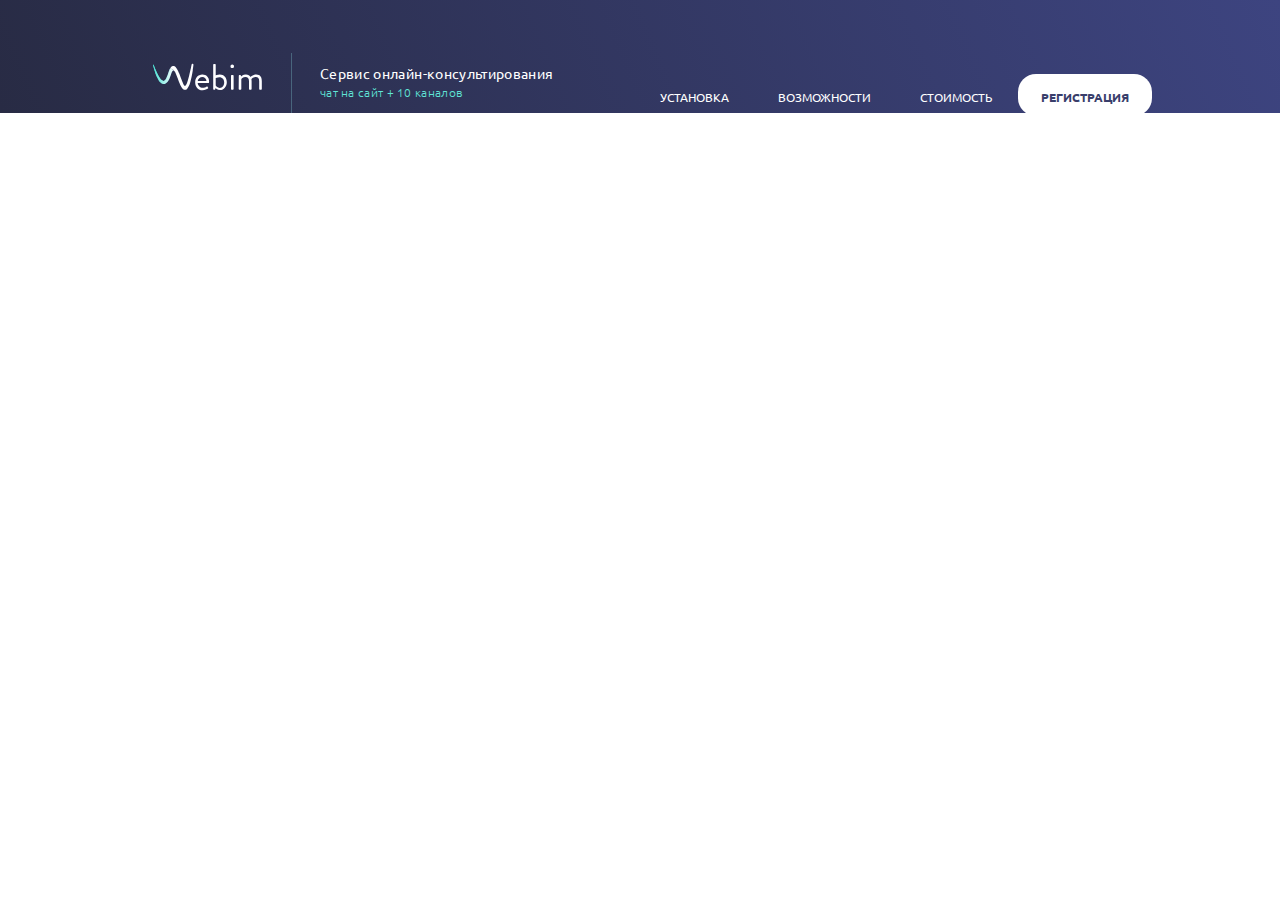
==== index.html @ dc4892b6 "made header layout" ====
<!doctype html>
<html lang="en">
<head>
  <meta charset="UTF-8">
  <meta name="viewport"
        content="width=device-width, user-scalable=no, initial-scale=1.0, maximum-scale=1.0, minimum-scale=1.0">
  <meta http-equiv="X-UA-Compatible" content="ie=edge">
  <title>Webim</title>
  <link rel="stylesheet" href="css/reset.css">
  <link rel="stylesheet" href="css/screen.css">
</head>
<body>
  <header class="header">
    <div class="inner header__inner">
      <div class="header__logo logo">
        <a href="#" class="logo__link">
          <img src="images/logo_header.svg" alt="logo" class="logo__img">
        </a>
      </div>
      <div class="header__description">
        <p class="header__text">
          Сервис онлайн-консультирования
          <br>
          <span class="header__link">
            чат на сайт + 10 каналов
          </span>
        </p>
      </div>
      <nav class="header__nav">
        <a href="#" class="nav__link">Установка</a>
        <a href="#" class="nav__link">Возможности</a>
        <a href="#" class="nav__link">Стоимость</a>
        <a href="#" class="nav__link active">Регистрация</a>
      </nav>
    </div>
  </header>
  <main class="main">
  </main>
  <footer class="footer">
    
  </footer>
</body>
</html>
---- css/screen.css ----
@import url('https://fonts.googleapis.com/css?family=Ubuntu:300,400,700&display=swap&subset=cyrillic');

body {
  min-width: 320px;
  font-family: 'Ubuntu', sans-serif;
  color: #393e6b;
  font-size: 14px;
  font-weight: 400;
}

.inner {
  width: 100%;
  max-width: 1064px;
  padding: 0 20px;
  margin: 0 auto;
}

.header {
  background: linear-gradient(67deg, #282b44 0%, #3d4480 100%);
}

.header__inner {
  display: flex;
  padding: 53px 20px 0;
}

.logo__link {
  display: inline-block;
  padding: 10px 29px 13px 25px;
  width: 163px;
}

.logo__img {
  width: 100%;
}

.header__description {
  border-left: 1px solid #49657d;
  padding: 11px 28px 12px;
}

.header__text {
  color: #fff;
  line-height: 18px;
  letter-spacing: 0.35px;
}

.header__link {
  color: #60e5d7;
  font-size: 12px;
  font-weight: 300;
  letter-spacing: 0.3px;
}

.header__nav {
  margin-left: auto;
  margin-top: 34px;
}

.nav__link {
  color: #fff;
  font-size: 12px;
  text-transform: uppercase;
  padding: 15px 23px 11px;
}

.nav__link.active {
  border-radius: 18px;
  background: #fff;
  color: #393e6b;
  font-weight: 700;
}

.main {
  display: flex;
  flex-direction: column;
  justify-content: space-between;
}

@media (min-width: 1024px) {
  .nav__link:hover {
    darken(0.07)
  }
}
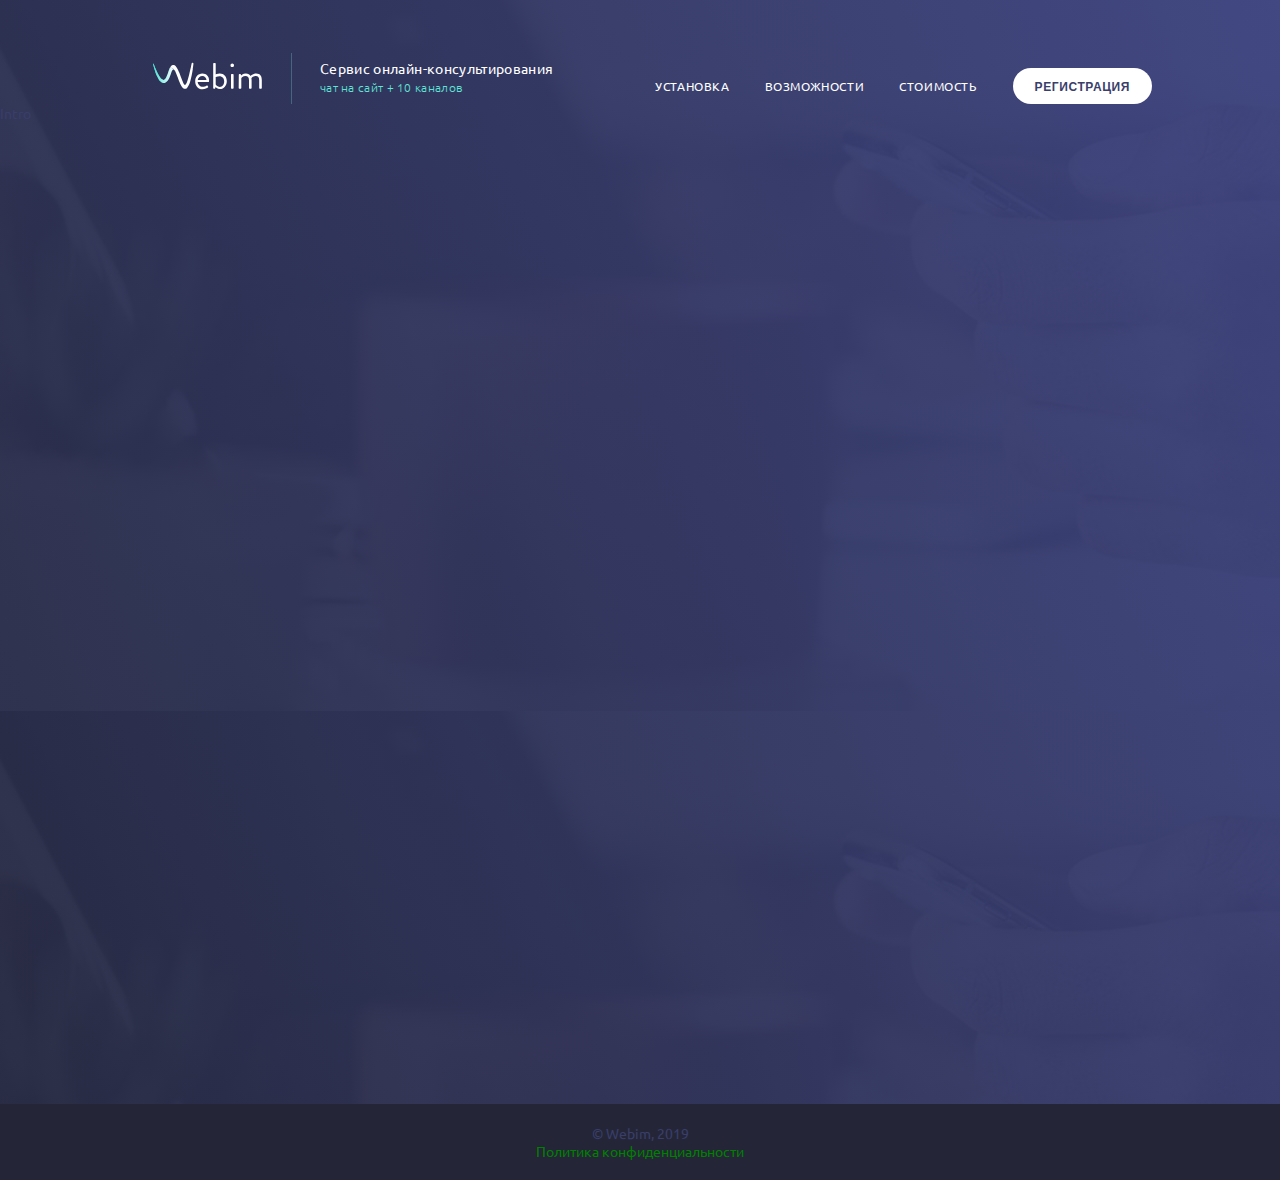
==== commit 26eab70d: "made adaptive header" ====
--- a/index.html
+++ b/index.html
@@ -7,37 +7,52 @@
   <meta http-equiv="X-UA-Compatible" content="ie=edge">
   <title>Webim</title>
   <link rel="stylesheet" href="css/reset.css">
+  <link rel="stylesheet" href="css/fontello.css">
   <link rel="stylesheet" href="css/screen.css">
 </head>
 <body>
-  <header class="header">
-    <div class="inner header__inner">
-      <div class="header__logo logo">
-        <a href="#" class="logo__link">
-          <img src="images/logo_header.svg" alt="logo" class="logo__img">
-        </a>
+  <div class="head-wrapper">
+    <header class="header">
+      <div class="inner header__inner">
+        <div class="header__logo logo">
+          <a href="/" class="logo__link">
+            <img src="images/logo_header.svg" alt="logo" class="logo__img">
+          </a>
+        </div>
+        <div class="header__description">
+          <p class="header__text">
+            Сервис онлайн-консультирования
+            <br>
+            <span class="header__link">
+          чат на сайт + 10 каналов
+        </span>
+          </p>
+        </div>
+        <div class="js-open-menu">
+          <i class="icon-menu"></i>
+        </div>
+        <div class="header__menu js-menu">
+          <nav class="header__nav">
+            <a href="#" class="nav__link">Установка</a>
+            <a href="#" class="nav__link">Возможности</a>
+            <a href="#" class="nav__link">Стоимость</a>
+          </nav>
+          <div class="header__button-wrapper"><button class="header__button">Регистрация</button></div>
+
+        </div>
       </div>
-      <div class="header__description">
-        <p class="header__text">
-          Сервис онлайн-консультирования
-          <br>
-          <span class="header__link">
-            чат на сайт + 10 каналов
-          </span>
-        </p>
-      </div>
-      <nav class="header__nav">
-        <a href="#" class="nav__link">Установка</a>
-        <a href="#" class="nav__link">Возможности</a>
-        <a href="#" class="nav__link">Стоимость</a>
-        <a href="#" class="nav__link active">Регистрация</a>
-      </nav>
-    </div>
-  </header>
+    </header>
+    <div class="intro" style='height: 1000px'>Intro</div>
+  </div>
+
   <main class="main">
   </main>
   <footer class="footer">
-    
+    <div class="inner footer__inner">
+      <p class="footer__copyright">© Webim, 2019 </p>
+      <a href="#" class="footer__link">Политика конфиденциальности</a>
+    </div>
   </footer>
+  <script src="js/script.js"></script>
 </body>
 </html>--- a/css/fontello.css
+++ b/css/fontello.css
@@ -0,0 +1,49 @@
+@font-face {
+  font-family: 'fontello';
+  src: url('../fonts/fontello/font/fontello.eot?6596554');
+  src: url('../fonts/fontello/font/fontello.eot?6596554#iefix') format('embedded-opentype'),
+       url('../fonts/fontello/font/fontello.woff2?6596554') format('woff2'),
+       url('../fonts/fontello/font/fontello.woff?6596554') format('woff'),
+       url('../fonts/fontello/font/fontello.ttf?6596554') format('truetype'),
+       url('../fonts/fontello/font/fontello.svg?6596554#fontello') format('svg');
+  font-weight: normal;
+  font-style: normal;
+}
+ 
+ [class^="icon-"]:before, [class*=" icon-"]:before {
+  font-family: "fontello";
+  font-style: normal;
+  font-weight: normal;
+  speak: none;
+ 
+  display: inline-block;
+  text-decoration: inherit;
+  width: 1em;
+  margin-right: .2em;
+  text-align: center;
+  /* opacity: .8; */
+ 
+  /* For safety - reset parent styles, that can break glyph codes*/
+  font-variant: normal;
+  text-transform: none;
+ 
+  /* fix buttons height, for twitter bootstrap */
+  line-height: 1em;
+ 
+  /* Animation center compensation - margins should be symmetric */
+  /* remove if not needed */
+  margin-left: .2em;
+ 
+  /* you can be more comfortable with increased icons size */
+  /* font-size: 120%; */
+ 
+  /* Font smoothing. That was taken from TWBS */
+  -webkit-font-smoothing: antialiased;
+  -moz-osx-font-smoothing: grayscale;
+ 
+  /* Uncomment for 3D effect */
+  /* text-shadow: 1px 1px 1px rgba(127, 127, 127, 0.3); */
+}
+ 
+.icon-ok:before { content: '\e804'; } /* '' */
+.icon-menu:before { content: '\f0c9'; } /* '' */--- a/css/screen.css
+++ b/css/screen.css
@@ -1,6 +1,7 @@
 @import url('https://fonts.googleapis.com/css?family=Ubuntu:300,400,700&display=swap&subset=cyrillic');
 
 body {
+  position: relative;
   min-width: 320px;
   font-family: 'Ubuntu', sans-serif;
   color: #393e6b;
@@ -15,28 +16,28 @@
   margin: 0 auto;
 }
 
-.header {
-  background: linear-gradient(67deg, #282b44 0%, #3d4480 100%);
+.head-wrapper {
+  background:
+    linear-gradient(67deg, rgba(40, 43, 68, 0.97) 0%, rgba(61, 68, 128, 0.97) 100%),
+    url('../images/bg_photo.jpg');
 }
 
 .header__inner {
   display: flex;
+  flex-wrap: wrap;
   padding: 53px 20px 0;
 }
 
 .logo__link {
   display: inline-block;
-  padding: 10px 29px 13px 25px;
+  padding: 9px 29px 11px 25px;
   width: 163px;
-}
-
-.logo__img {
-  width: 100%;
 }
 
 .header__description {
   border-left: 1px solid #49657d;
-  padding: 11px 28px 12px;
+  padding: 6px 28px 8px;
+  margin-right: auto;
 }
 
 .header__text {
@@ -52,23 +53,55 @@
   letter-spacing: 0.3px;
 }
 
+.header__menu {
+  margin-left: auto;
+  align-self: flex-end;
+  /*min-width: 500px;*/
+  transition: 0.5s ease-out max-height;
+}
+
 .header__nav {
-  margin-left: auto;
-  margin-top: 34px;
+  display: inline-block;
+  padding-right: 17px;
 }
 
 .nav__link {
+  display: inline-block;
   color: #fff;
+  text-transform: uppercase;
+  letter-spacing: 0.6px;
   font-size: 12px;
-  text-transform: uppercase;
-  padding: 15px 23px 11px;
+  padding: 12px 16px 10px;
 }
 
-.nav__link.active {
+.header__button-wrapper {
+  display: inline-block;
+}
+
+.header__button {
+  display: inline-block;
+  border: none;
+  background: #fff;
   border-radius: 18px;
-  background: #fff;
+  font-weight: 700;
+  text-transform: uppercase;
+  letter-spacing: 0.6px;
+  font-size: 12px;
   color: #393e6b;
-  font-weight: 700;
+  padding: 12px 22px 10px;
+}
+
+.js-open-menu {
+  display: none;
+  cursor: pointer;
+  margin-left: auto;
+  padding: 14px;
+}
+
+.icon-menu {
+  color: #fff;
+  font-size: 22px;
+  opacity: 0.9;
 }
 
 .main {
@@ -77,8 +110,84 @@
   justify-content: space-between;
 }
 
-@media (min-width: 1024px) {
-  .nav__link:hover {
-    darken(0.07)
+.footer {
+  background-color: #242637;
+}
+
+.footer__inner {
+  text-align: center;
+  padding: 20px;
+}
+
+@media (max-width: 1032px) {
+  .header__nav {
+    padding-right: 0;
+  }
+
+  .header__description {
+    max-width: 205px;
+  }
+}
+
+@media (max-width: 923px) {
+  .header__description {
+    max-width: 100%;
+  }
+
+  .header__menu {
+    width: 100%;
+    text-align: center;
+    max-height: 0;
+    overflow: hidden;
+    padding-bottom: 0;
+  }
+
+  .nav__link,
+  .header__button-wrapper {
+    display: block;
+  }
+
+  .header__button-wrapper {
+  padding-bottom: 10px;
+  }
+
+  .js-open-menu {
+    display: block;
+  }
+
+  .menu--show {
+    max-height: 500px;
+  }
+}
+
+@media (max-width: 640px) {
+  .header__inner {
+    padding: 0;
+  }
+
+  .logo__link {
+    padding: 22px 25px 19px;
+    width: 120px;
+  }
+
+  .header__description {
+    display: block;
+    width: 100%;
+    order: 1;
+    border-left: none;
+    border-top: 1px solid #49657d;
+    padding-top: 16px;
+  }
+
+  .js-open-menu {
+    padding: 26px 25px 0 0;
+  }
+
+  .icon-menu {
+    font-size: 12px;
+  }
+
+  .js-menu {
+    order: 2;
   }
 }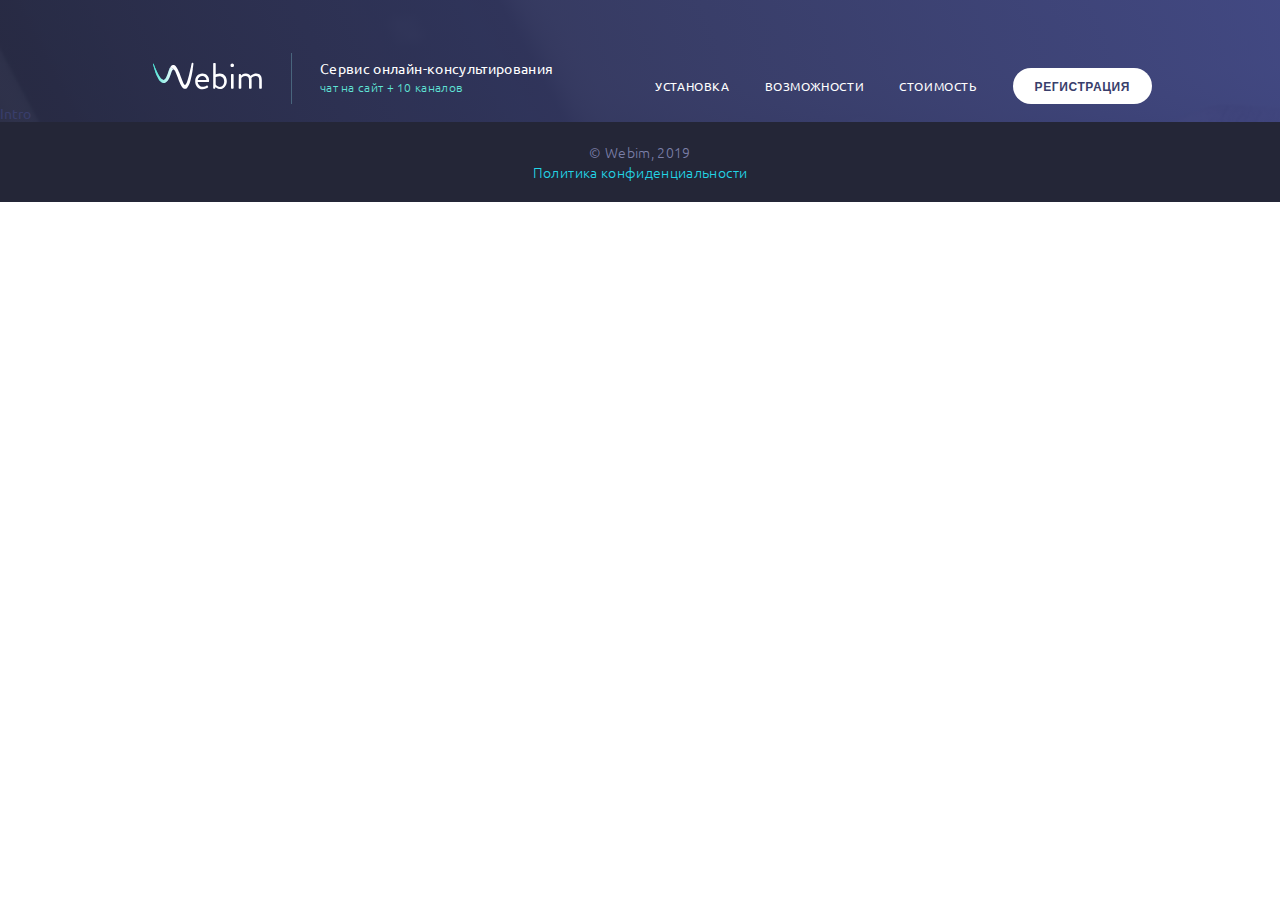
==== commit 8ba6ad91: "made adaptive footer" ====
--- a/index.html
+++ b/index.html
@@ -42,14 +42,14 @@
         </div>
       </div>
     </header>
-    <div class="intro" style='height: 1000px'>Intro</div>
+    <div class="intro">Intro</div>
   </div>
 
   <main class="main">
   </main>
   <footer class="footer">
     <div class="inner footer__inner">
-      <p class="footer__copyright">© Webim, 2019 </p>
+      <p class="footer__copyright">© Webim, <span class="js-copyright-year">2010</span></p>
       <a href="#" class="footer__link">Политика конфиденциальности</a>
     </div>
   </footer>
--- a/css/screen.css
+++ b/css/screen.css
@@ -117,6 +117,13 @@
 .footer__inner {
   text-align: center;
   padding: 20px;
+  font-weight: 300;
+  color: #7b7fa8;
+  letter-spacing: 0.35px;
+}
+
+.footer__link {
+  color: #22d6e7;
 }
 
 @media (max-width: 1032px) {
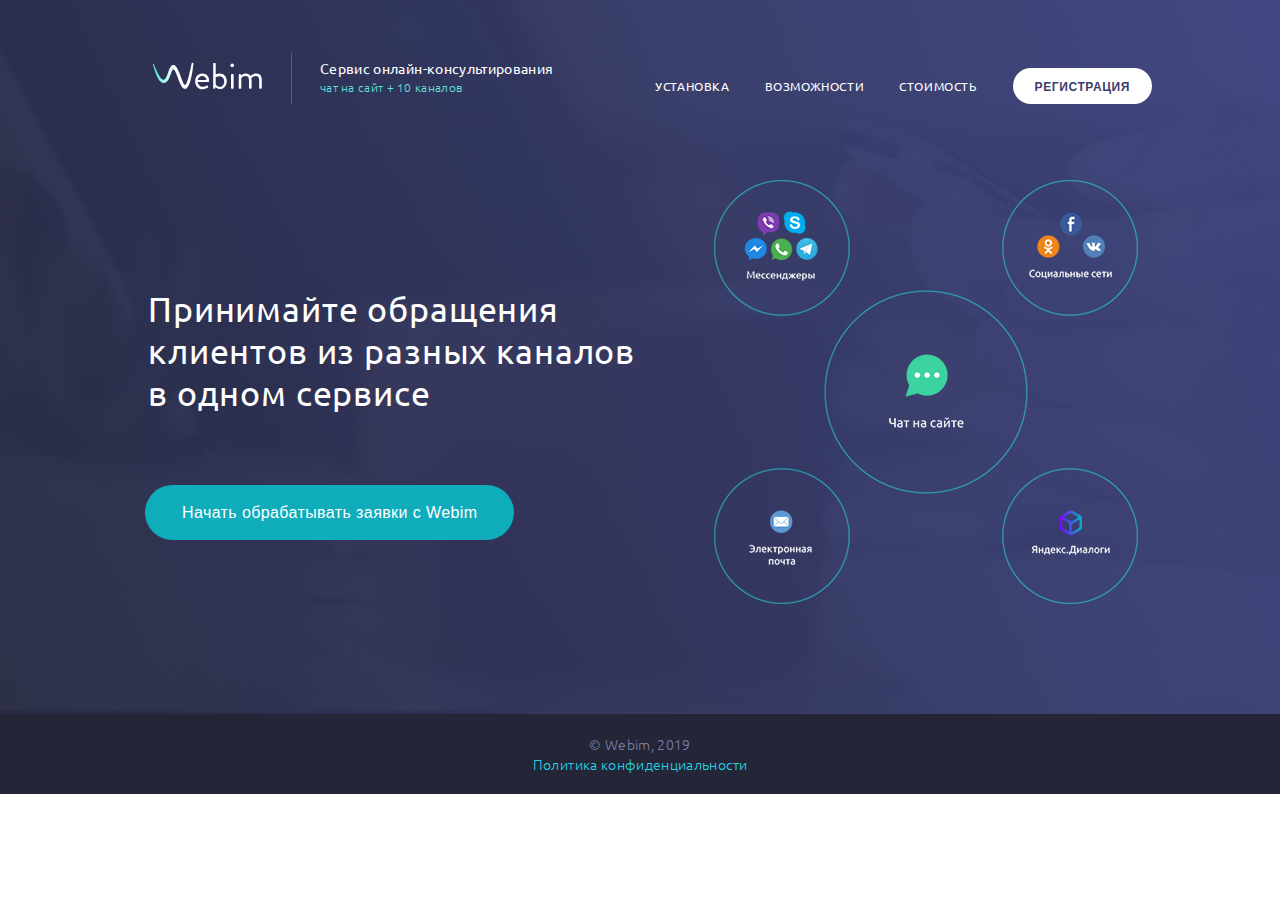
==== commit 0dbd2984: "made intro block" ====
--- a/index.html
+++ b/index.html
@@ -38,13 +38,25 @@
             <a href="#" class="nav__link">Стоимость</a>
           </nav>
           <div class="header__button-wrapper"><button class="header__button">Регистрация</button></div>
-
         </div>
       </div>
     </header>
-    <div class="intro">Intro</div>
+    <div class="intro">
+      <div class="inner intro__inner">
+        <div class="intro__main">
+          <div class="intro__text">
+            Принимайте обращения
+            клиентов из разных каналов
+            в одном сервисе
+          </div>
+          <button class="intro__button">Начать обрабатывать заявки с Webim</button>
+        </div>
+        <div class="intro__picture">
+          <img src="images/img_01_x1.png" srcset="images/img_01_x2.png 2x" alt="social networks diagramm" class="intro__img">
+        </div>
+      </div>
+    </div>
   </div>
-
   <main class="main">
   </main>
   <footer class="footer">
--- a/css/screen.css
+++ b/css/screen.css
@@ -56,7 +56,6 @@
 .header__menu {
   margin-left: auto;
   align-self: flex-end;
-  /*min-width: 500px;*/
   transition: 0.5s ease-out max-height;
 }
 
@@ -104,6 +103,46 @@
   opacity: 0.9;
 }
 
+.intro__inner {
+  display: flex;
+  justify-content: space-between;
+}
+
+.intro__main {
+  flex: 0 1 50%;
+  padding: 184px 0 174px 17px;
+}
+
+.intro__text {
+  color: #fff;
+  font-size: 34px;
+  line-height: 42px;
+  letter-spacing: 0.85px;
+  padding: 0 0 71px 3px;
+}
+
+.intro__button {
+  display: block;
+  color: #fff;
+  font-size: 16px;
+  letter-spacing: 0.4px;
+  border-radius: 28px;
+  background: #0facbb;
+  border: none;
+  padding: 19px 37px 18px;
+}
+
+.intro__picture {
+  flex: 0 1 50%;
+  padding: 76px 0 0 74px;
+}
+
+.in_pic {
+  width: 100%;
+  background: url("../images/img_01_x2.png") no-repeat;
+  background-size: contain;
+}
+
 .main {
   display: flex;
   flex-direction: column;
@@ -134,6 +173,7 @@
   .header__description {
     max-width: 205px;
   }
+
 }
 
 @media (max-width: 923px) {
@@ -164,6 +204,20 @@
 
   .menu--show {
     max-height: 500px;
+  }
+
+  .intro__main {
+    flex: 0 1 66%;
+    padding: 48px 0 31px;
+  }
+
+  .intro__picture {
+    flex: 0 1 33%;
+    padding: 57px 0 0 24px;
+  }
+
+  .intro__text {
+    padding-bottom: 38px;
   }
 }
 
@@ -197,4 +251,30 @@
   .js-menu {
     order: 2;
   }
+
+  .intro__inner {
+    flex-direction: column;
+  }
+
+  .intro__main {
+    order: 2;
+  }
+
+  .intro__text {
+    font-size: 22px;
+    line-height: 36px;
+    letter-spacing: 0.55px;
+    text-align: center;
+  }
+
+  .intro__button {
+    border-radius: 31px;
+    margin: 0 auto;
+  }
+
+  .intro__picture {
+    padding: 57px 0 0;
+    text-align: center;
+    order: 1;
+  }
 }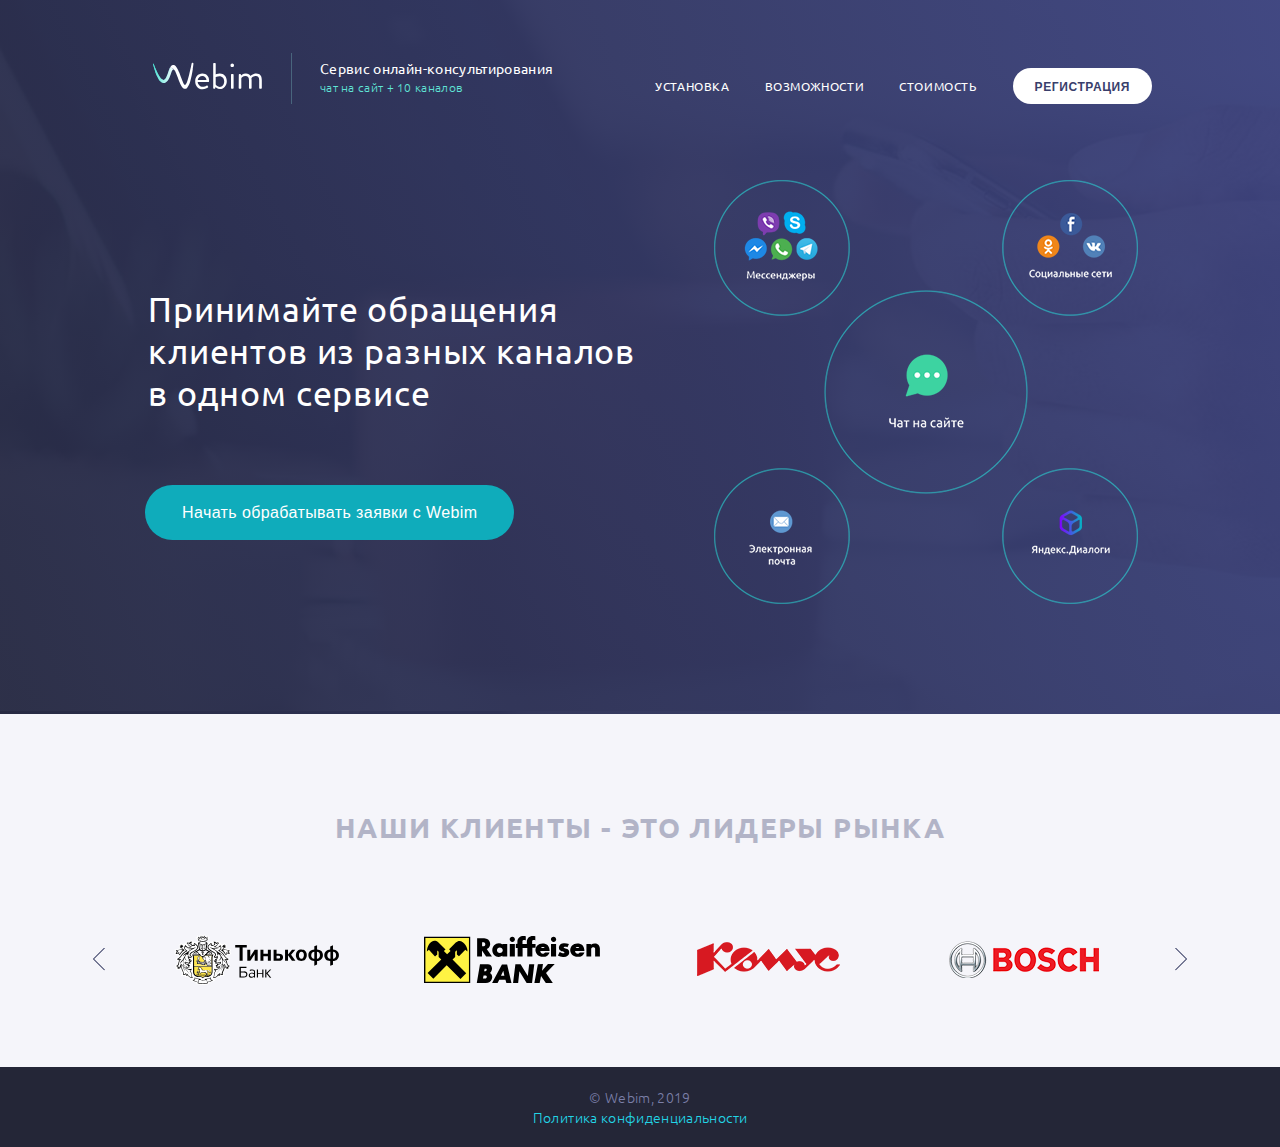
==== commit 17a3c9ba: "made slider" ====
--- a/index.html
+++ b/index.html
@@ -8,6 +8,8 @@
   <title>Webim</title>
   <link rel="stylesheet" href="css/reset.css">
   <link rel="stylesheet" href="css/fontello.css">
+  <link rel="stylesheet" href="css/slick-theme.css">
+  <link rel="stylesheet" href="css/slick.css">
   <link rel="stylesheet" href="css/screen.css">
 </head>
 <body>
@@ -58,6 +60,28 @@
     </div>
   </div>
   <main class="main">
+    <div class="clients">
+      <div class="inner clients__inner">
+        <div class="clients__title">Наши клиенты - это лидеры рынка</div>
+        <div class="slider clients__slider js-clients-slider">
+          <div class="slider__item">
+            <img src="images/logo_01.svg" alt="Tinkoff" class="slider__img">
+          </div>
+          <div class="slider__item">
+            <img src="images/logo_02.svg" alt="Tinkoff" class="slider__img">
+          </div>
+          <div class="slider__item">
+            <img src="images/logo_03.svg" alt="Tinkoff" class="slider__img">
+          </div>
+          <div class="slider__item">
+            <img src="images/logo_04.svg" alt="Tinkoff" class="slider__img">
+          </div>
+          <div class="slider__item">
+            <img src="images/logo_02.svg" alt="Tinkoff" class="slider__img">
+          </div>
+        </div>
+      </div>
+    </div>
   </main>
   <footer class="footer">
     <div class="inner footer__inner">
@@ -65,6 +89,8 @@
       <a href="#" class="footer__link">Политика конфиденциальности</a>
     </div>
   </footer>
+  <script src="https://code.jquery.com/jquery-2.2.4.min.js"></script>
+  <script src="js/slick.min.js"></script>
   <script src="js/script.js"></script>
 </body>
 </html>--- a/css/screen.css
+++ b/css/screen.css
@@ -48,6 +48,7 @@
 
 .header__link {
   color: #60e5d7;
+  font-size: 12px;
   font-size: 12px;
   font-weight: 300;
   letter-spacing: 0.3px;
@@ -149,6 +150,91 @@
   justify-content: space-between;
 }
 
+.clients {
+  background-color: #f5f5fa;
+  padding: 95px 0 82px;
+}
+
+.clients__title {
+  opacity: 0.35;
+  color: #393e6b;;
+  font-size: 28px;
+  font-weight: 700;
+  text-transform: uppercase;
+  letter-spacing: 1.4px;
+  text-align: center;
+  margin-bottom: 89px;
+}
+
+.slider.slick-slider {
+  margin-bottom: 0;
+}
+
+.slick-arrow {
+  width: 12px;
+  height: 23px;
+}
+
+.slick-arrow:before {
+  content: none;
+}
+
+.slick-prev {
+  background: url('../images/arrow_prev.svg') no-repeat;
+  left: -35px;
+}
+
+.slick-next {
+  background: url('../images/arrow_next.svg') no-repeat;
+  right: -35px;
+}
+
+.slick-prev:hover,
+.slick-prev:focus {
+  background: url("../images/arrow_prev.svg");
+}
+
+.slick-next:hover,
+.slick-next:focus {
+  background: url("../images/arrow_next.svg");
+}
+
+.slick-dots {
+  bottom: -40px;
+}
+
+.slick-dots li button:before,
+.slick-dots li.slick-active button:before,
+.slick-arrow:before {
+  color: transparent;
+}
+
+.slick-dots li {
+  width: 5px;
+  height: 5px;
+  background: #9ea0b8;
+  opacity: 0.4;
+  border-radius: 50%;
+  margin: 8px;
+}
+
+.slick-dots li.slick-active {
+  opacity: 1;
+}
+
+.slider__item {
+  margin: 0 40px;
+}
+
+.slider__img {
+  margin: auto;
+}
+
+.slider .slick-track {
+  display: flex;
+  align-items: center;
+}
+
 .footer {
   background-color: #242637;
 }
@@ -165,6 +251,13 @@
   color: #22d6e7;
 }
 
+@media (max-width: 1134px) {
+  .slider {
+    margin: 0 auto 30px;
+    max-width: calc(100% - 70px);
+  }
+}
+
 @media (max-width: 1032px) {
   .header__nav {
     padding-right: 0;
@@ -173,7 +266,6 @@
   .header__description {
     max-width: 205px;
   }
-
 }
 
 @media (max-width: 923px) {
@@ -218,6 +310,14 @@
 
   .intro__text {
     padding-bottom: 38px;
+  }
+}
+
+@media (max-width: 767px) {
+  .clients__title {
+    margin-bottom: 44px;
+    font-size: 18px;
+    letter-spacing: 0.9px;
   }
 }
 
@@ -277,4 +377,12 @@
     text-align: center;
     order: 1;
   }
+
+  .clients {
+    padding: 34px 0 68px;
+  }
+
+  .slider__item {
+    margin: 0 10px;
+  }
 }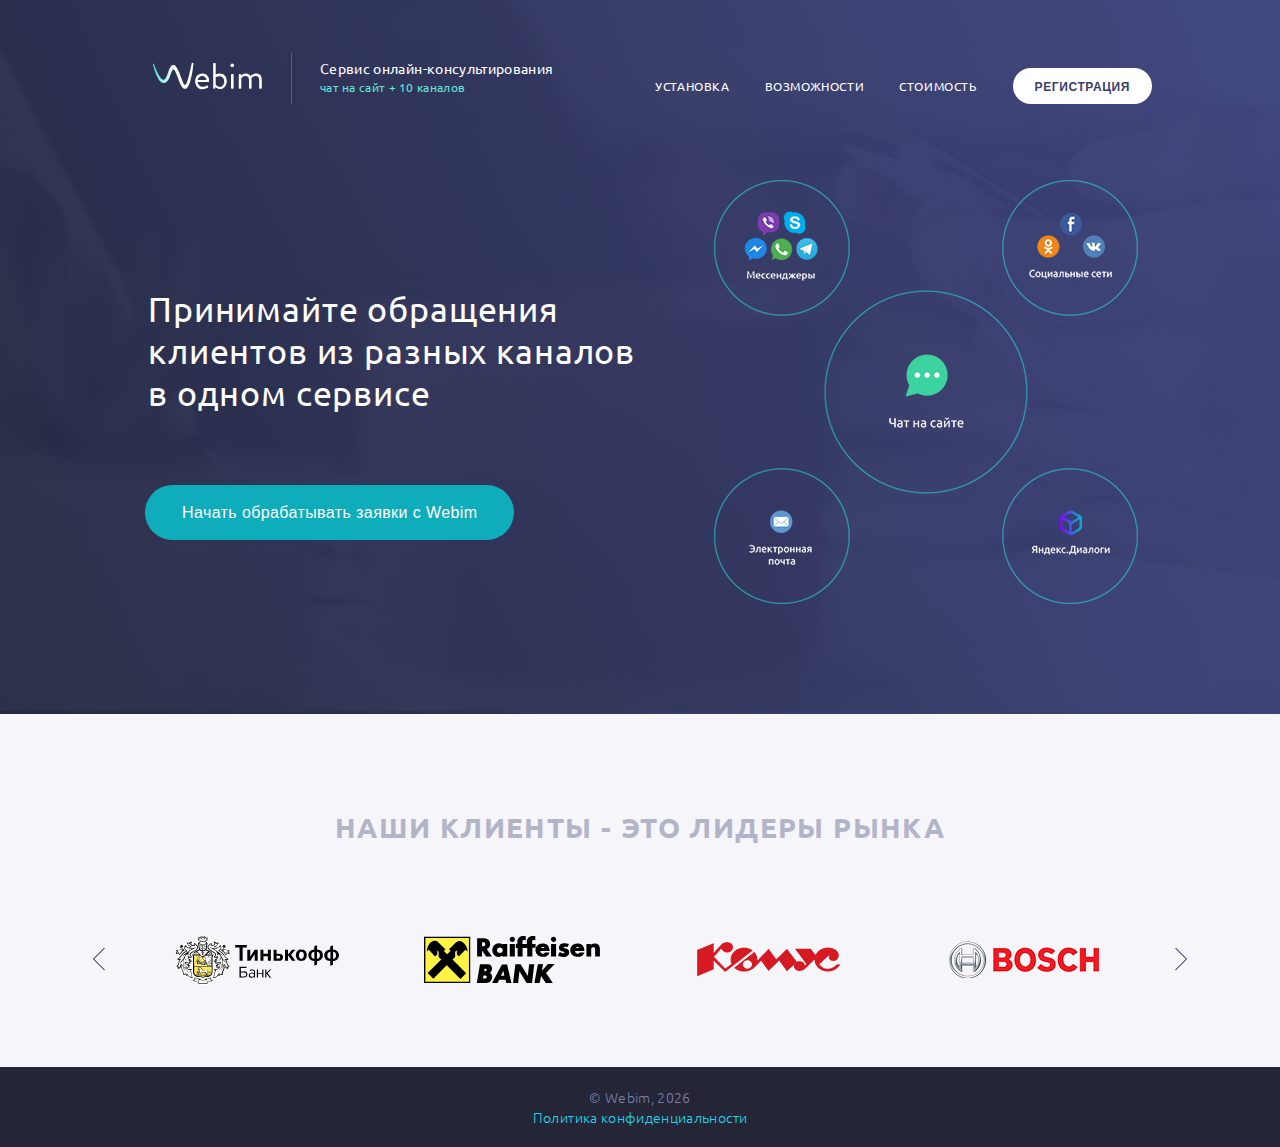
==== commit 405da473: "corrected html and css" ====
--- a/index.html
+++ b/index.html
@@ -15,78 +15,82 @@
 <body>
   <div class="head-wrapper">
     <header class="header">
-      <div class="inner header__inner">
+      <div class="header__inner inner">
         <div class="header__logo logo">
           <a href="/" class="logo__link">
             <img src="images/logo_header.svg" alt="logo" class="logo__img">
           </a>
         </div>
         <div class="header__description">
-          <p class="header__text">
-            Сервис онлайн-консультирования
-            <br>
-            <span class="header__link">
-          чат на сайт + 10 каналов
-        </span>
-          </p>
+          Сервис онлайн-консультирования
+          <br>
+          <span class="header__note">
+            чат на сайт + 10 каналов
+          </span>
         </div>
-        <div class="js-open-menu">
+        <button type="button" class="header__button-open-menu js-open-menu">
           <i class="icon-menu"></i>
-        </div>
+        </button>
         <div class="header__menu js-menu">
-          <nav class="header__nav">
+          <nav class="header__nav nav">
             <a href="#" class="nav__link">Установка</a>
             <a href="#" class="nav__link">Возможности</a>
             <a href="#" class="nav__link">Стоимость</a>
           </nav>
-          <div class="header__button-wrapper"><button class="header__button">Регистрация</button></div>
+          <button type="button" class="header__button">Регистрация</button>
         </div>
       </div>
     </header>
     <div class="intro">
-      <div class="inner intro__inner">
+      <div class="intro__inner inner">
         <div class="intro__main">
           <div class="intro__text">
-            Принимайте обращения
-            клиентов из разных каналов
-            в одном сервисе
+            Принимайте обращения клиентов из разных каналов в одном сервисе
           </div>
-          <button class="intro__button">Начать обрабатывать заявки с Webim</button>
+          <button class="intro__button">
+            Начать обрабатывать заявки с Webim
+          </button>
         </div>
         <div class="intro__picture">
-          <img src="images/img_01_x1.png" srcset="images/img_01_x2.png 2x" alt="social networks diagramm" class="intro__img">
+          <img src="images/img_01_x1.png" srcset="images/img_01_x2.png 2x" alt="social networks diagram" class="intro__img">
         </div>
       </div>
     </div>
   </div>
   <main class="main">
-    <div class="clients">
-      <div class="inner clients__inner">
-        <div class="clients__title">Наши клиенты - это лидеры рынка</div>
+    <div class="clients main__clients">
+      <div class="clients__inner inner">
+        <div class="clients__title">
+          Наши клиенты - это лидеры рынка
+        </div>
         <div class="slider clients__slider js-clients-slider">
           <div class="slider__item">
-            <img src="images/logo_01.svg" alt="Tinkoff" class="slider__img">
+            <img src="images/logo_01.svg" alt="Тинькофф" class="slider__img">
           </div>
           <div class="slider__item">
-            <img src="images/logo_02.svg" alt="Tinkoff" class="slider__img">
+            <img src="images/logo_02.svg" alt="Raiffeisen" class="slider__img">
           </div>
           <div class="slider__item">
-            <img src="images/logo_03.svg" alt="Tinkoff" class="slider__img">
+            <img src="images/logo_03.svg" alt="Комус" class="slider__img">
           </div>
           <div class="slider__item">
-            <img src="images/logo_04.svg" alt="Tinkoff" class="slider__img">
+            <img src="images/logo_04.svg" alt="Bosch" class="slider__img">
           </div>
           <div class="slider__item">
-            <img src="images/logo_02.svg" alt="Tinkoff" class="slider__img">
+            <img src="images/logo_02.svg" alt="Raiffeisen" class="slider__img">
           </div>
         </div>
       </div>
     </div>
   </main>
   <footer class="footer">
-    <div class="inner footer__inner">
-      <p class="footer__copyright">© Webim, <span class="js-copyright-year">2010</span></p>
-      <a href="#" class="footer__link">Политика конфиденциальности</a>
+    <div class="footer__inner inner">
+      <div class="footer__copyright">&copy; Webim,
+        <span class="footer__year js-copyright-year">2019</span>
+      </div>
+      <a href="#" class="footer__link">
+        Политика конфиденциальности
+      </a>
     </div>
   </footer>
   <script src="https://code.jquery.com/jquery-2.2.4.min.js"></script>
--- a/css/screen.css
+++ b/css/screen.css
@@ -38,19 +38,14 @@
   border-left: 1px solid #49657d;
   padding: 6px 28px 8px;
   margin-right: auto;
-}
-
-.header__text {
   color: #fff;
   line-height: 18px;
   letter-spacing: 0.35px;
 }
 
-.header__link {
+.header__note {
   color: #60e5d7;
   font-size: 12px;
-  font-size: 12px;
-  font-weight: 300;
   letter-spacing: 0.3px;
 }
 
@@ -60,7 +55,7 @@
   transition: 0.5s ease-out max-height;
 }
 
-.header__nav {
+.nav {
   display: inline-block;
   padding-right: 17px;
 }
@@ -72,10 +67,6 @@
   letter-spacing: 0.6px;
   font-size: 12px;
   padding: 12px 16px 10px;
-}
-
-.header__button-wrapper {
-  display: inline-block;
 }
 
 .header__button {
@@ -91,17 +82,16 @@
   padding: 12px 22px 10px;
 }
 
-.js-open-menu {
+.header__button-open-menu {
   display: none;
   cursor: pointer;
   margin-left: auto;
   padding: 14px;
-}
-
-.icon-menu {
-  color: #fff;
+  background: none;
+  border: none;
+  line-height: 0;
+  color: rgba(255, 255, 255, .9);
   font-size: 22px;
-  opacity: 0.9;
 }
 
 .intro__inner {
@@ -175,7 +165,7 @@
   height: 23px;
 }
 
-.slick-arrow:before {
+.slick-arrow::before {
   content: none;
 }
 
@@ -251,6 +241,12 @@
   color: #22d6e7;
 }
 
+@media (min-width: 1024px) {
+  .nav__link:hover {
+    color: #b3b5c8;
+  }
+}
+
 @media (max-width: 1134px) {
   .slider {
     margin: 0 auto 30px;
@@ -281,16 +277,16 @@
     padding-bottom: 0;
   }
 
-  .nav__link,
-  .header__button-wrapper {
+  .header__button {
     display: block;
-  }
-
-  .header__button-wrapper {
-  padding-bottom: 10px;
-  }
-
-  .js-open-menu {
+    margin: 0 auto;
+  }
+
+  .header__button-open-menu {
+    display: block;
+  }
+
+  .nav__link {
     display: block;
   }
 
@@ -298,18 +294,30 @@
     max-height: 500px;
   }
 
+  .intro__inner {
+    flex-direction: column;
+  }
+
   .intro__main {
-    flex: 0 1 66%;
+    order: 1;
     padding: 48px 0 31px;
   }
 
   .intro__picture {
-    flex: 0 1 33%;
-    padding: 57px 0 0 24px;
+    padding: 57px 0 0;
   }
 
   .intro__text {
     padding-bottom: 38px;
+    text-align: center;
+  }
+
+  .intro__button {
+    margin: 0 auto;
+  }
+
+  .intro__picture {
+    text-align: center;
   }
 }
 
@@ -340,23 +348,12 @@
     padding-top: 16px;
   }
 
-  .js-open-menu {
-    padding: 26px 25px 0 0;
-  }
-
-  .icon-menu {
+  .header__button-open-menu {
+    padding: 26px 25px 21px;
     font-size: 12px;
   }
 
-  .js-menu {
-    order: 2;
-  }
-
-  .intro__inner {
-    flex-direction: column;
-  }
-
-  .intro__main {
+  .header__menu {
     order: 2;
   }
 
@@ -364,18 +361,15 @@
     font-size: 22px;
     line-height: 36px;
     letter-spacing: 0.55px;
-    text-align: center;
   }
 
   .intro__button {
     border-radius: 31px;
-    margin: 0 auto;
   }
 
   .intro__picture {
     padding: 57px 0 0;
-    text-align: center;
-    order: 1;
+
   }
 
   .clients {
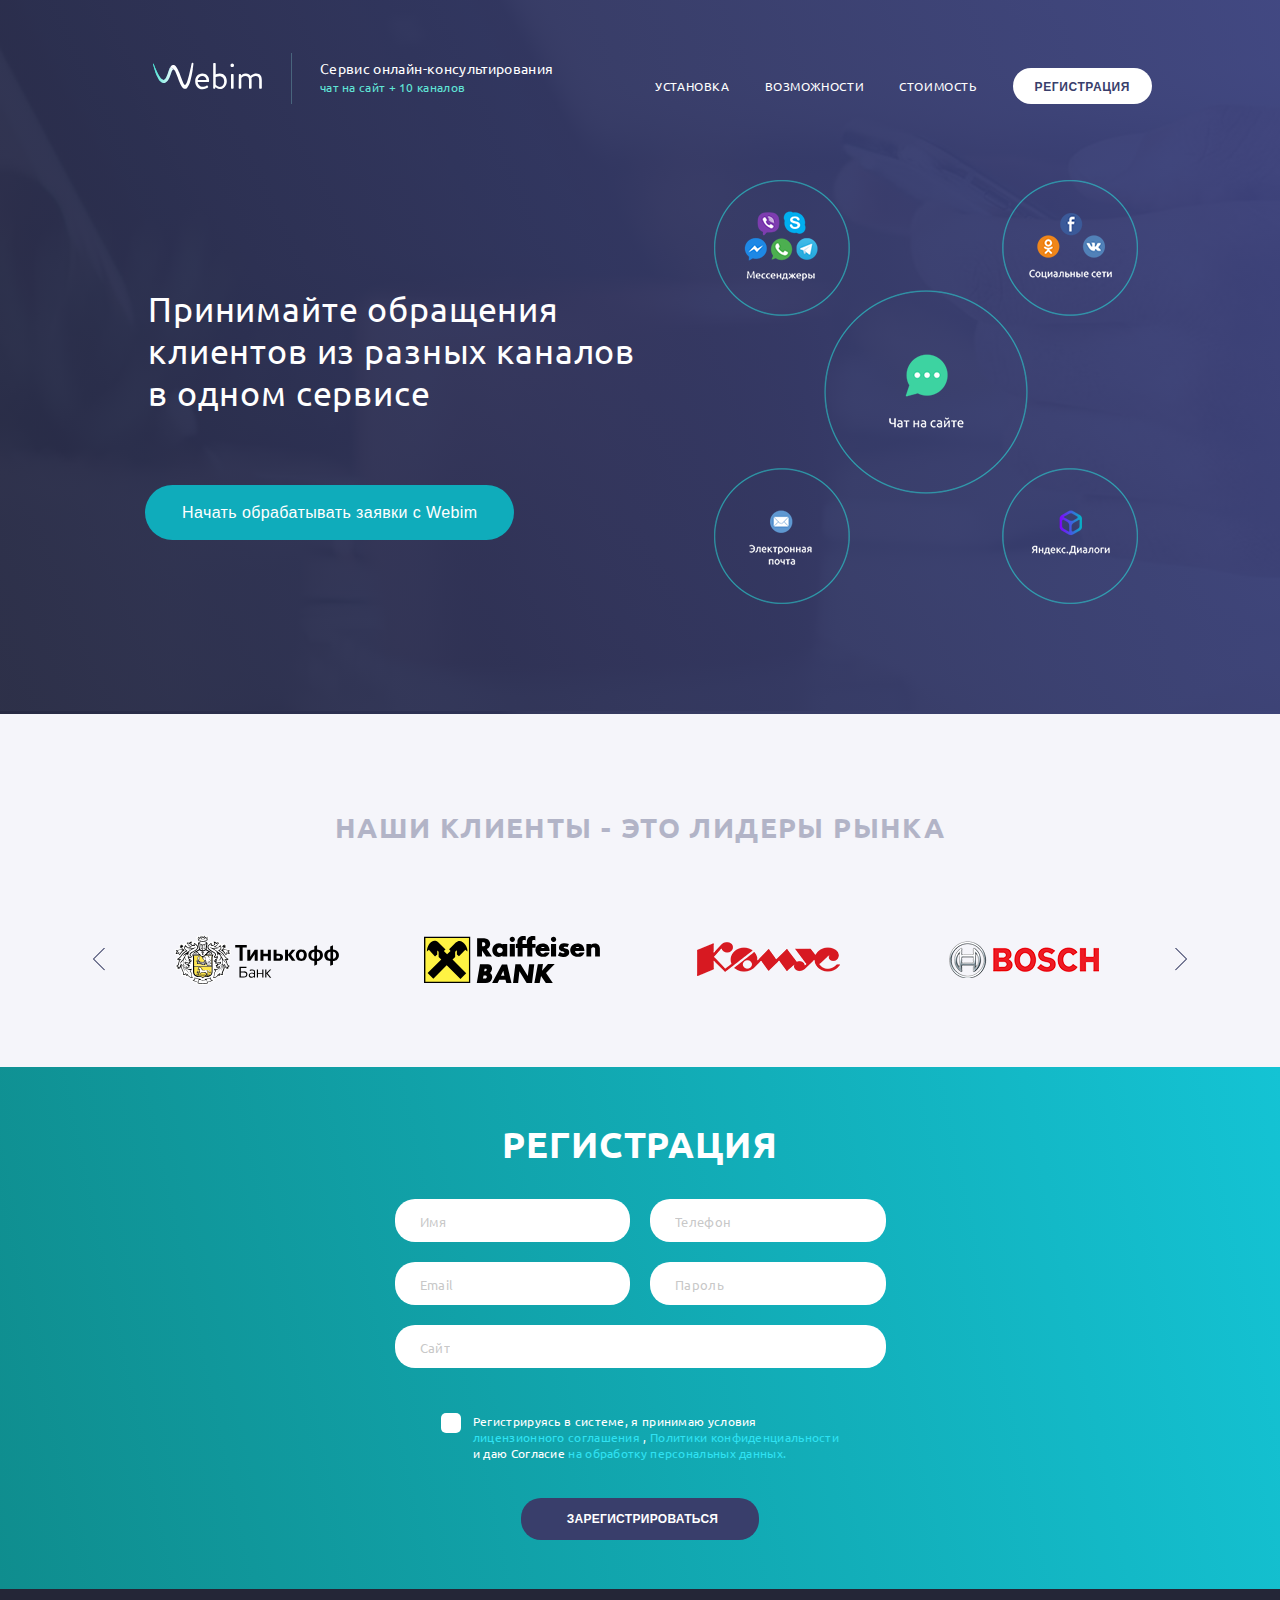
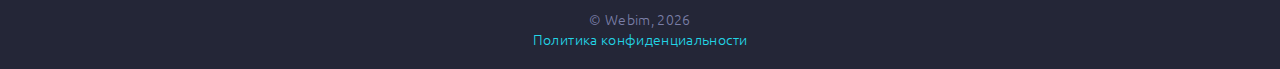
==== commit 5b3ae848: "made registration-block" ====
--- a/index.html
+++ b/index.html
@@ -37,7 +37,7 @@
             <a href="#" class="nav__link">Возможности</a>
             <a href="#" class="nav__link">Стоимость</a>
           </nav>
-          <button type="button" class="header__button">Регистрация</button>
+          <button type="button" class="header__button js-header-registration-button">Регистрация</button>
         </div>
       </div>
     </header>
@@ -82,6 +82,37 @@
         </div>
       </div>
     </div>
+    <div class="registration main__registration js-registration">
+      <div class="registration__inner inner">
+        <div class="registration__title">Регистрация</div>
+        <form action="#" class="registration__form">
+          <div class="registration__fields">
+            <input class="registration__input" type="text" name="name" placeholder="Имя" required>
+            <input class="registration__input js-registration-phone" type="text" name="phone" placeholder="Телефон" required>
+            <input class="registration__input" type="email" name="email" placeholder="Email" required>
+            <input class="registration__input" type="password" name="password" placeholder="Пароль" required>
+            <input class="registration__input" type="url" name="website" placeholder="Сайт">
+          </div>
+          <div class="registration__permission">
+            <input type="checkbox" name="permission" id="permission" class="registration__checkbox" required>
+            <label class="registration__label" for="permission">
+              Регистрируясь в системе, я принимаю условия <br />
+              <a href="#" class="registration__link">
+                лицензионного соглашения
+              </a>,
+              <a href="#" class="registration__link">
+                Политики конфиденциальности <br />
+              </a>
+              и даю Согласие
+              <a href="#" class="registration__link">
+                на обработку персональных данных.
+              </a>
+            </label>
+          </div>
+          <button class="registration__button" type="submit">Зарегистрироваться</button>
+        </form>
+      </div>
+    </div>
   </main>
   <footer class="footer">
     <div class="footer__inner inner">
@@ -95,6 +126,7 @@
   </footer>
   <script src="https://code.jquery.com/jquery-2.2.4.min.js"></script>
   <script src="js/slick.min.js"></script>
+  <script src="js/jquery.mask.min.js"></script>
   <script src="js/script.js"></script>
 </body>
 </html>--- a/css/fontello.css
+++ b/css/fontello.css
@@ -21,23 +21,10 @@
   width: 1em;
   margin-right: .2em;
   text-align: center;
-  /* opacity: .8; */
- 
-  /* For safety - reset parent styles, that can break glyph codes*/
   font-variant: normal;
   text-transform: none;
- 
-  /* fix buttons height, for twitter bootstrap */
   line-height: 1em;
- 
-  /* Animation center compensation - margins should be symmetric */
-  /* remove if not needed */
   margin-left: .2em;
- 
-  /* you can be more comfortable with increased icons size */
-  /* font-size: 120%; */
- 
-  /* Font smoothing. That was taken from TWBS */
   -webkit-font-smoothing: antialiased;
   -moz-osx-font-smoothing: grayscale;
  
@@ -45,5 +32,5 @@
   /* text-shadow: 1px 1px 1px rgba(127, 127, 127, 0.3); */
 }
  
-.icon-ok:before { content: '\e804'; } /* '' */
-.icon-menu:before { content: '\f0c9'; } /* '' */+.icon-ok:before { content: '\e804'; }
+.icon-menu:before { content: '\f0c9'; }--- a/css/screen.css
+++ b/css/screen.css
@@ -1,6 +1,9 @@
 @import url('https://fonts.googleapis.com/css?family=Ubuntu:300,400,700&display=swap&subset=cyrillic');
 
 body {
+  display: flex;
+  flex-direction: column;
+  justify-content: space-between;
   position: relative;
   min-width: 320px;
   font-family: 'Ubuntu', sans-serif;
@@ -17,6 +20,7 @@
 }
 
 .head-wrapper {
+  flex: 0 0 auto;
   background:
     linear-gradient(67deg, rgba(40, 43, 68, 0.97) 0%, rgba(61, 68, 128, 0.97) 100%),
     url('../images/bg_photo.jpg');
@@ -135,9 +139,7 @@
 }
 
 .main {
-  display: flex;
-  flex-direction: column;
-  justify-content: space-between;
+  flex: 1 0 auto;
 }
 
 .clients {
@@ -225,7 +227,125 @@
   align-items: center;
 }
 
+.registration {
+  background-image: linear-gradient(78deg, #0f8d8e 0%, #14c3d4 100%);
+}
+
+.registration__inner {
+  padding: 55px 20px 49px;
+  text-align: center;
+}
+
+.registration__title {
+  color: #fff;
+  font-size: 36px;
+  font-weight: 700;
+  text-transform: uppercase;
+  letter-spacing: 0.9px;
+  margin-bottom: 32px;
+}
+
+.registration__form {
+  display: inline-block;
+  text-align: center;
+  max-width: 491px;
+}
+
+.registration__fields {
+  display: flex;
+  flex-wrap: wrap;
+  justify-content: space-between;
+  margin-bottom: 45px;
+}
+
+.registration__input {
+  border-radius: 20px;
+  border: none;
+  padding: 14px 25px 12px;
+  width: 100%;
+  max-width: calc(50% - 10px);
+  margin-bottom: 20px;
+  color: #393e6b;
+  letter-spacing: 0.35px;
+}
+
+.registration__input:last-child {
+  max-width: 100%;
+  margin-bottom: 0;
+}
+
+.registration__input::placeholder {
+  opacity: 0.4;
+  letter-spacing: 0.35px;
+}
+
+.registration__permission {
+  display: inline-block;
+  margin: 0 auto 37px;
+}
+
+.registration__checkbox {
+  display: none;
+}
+
+.registration__label {
+  position: relative;
+  display: block;
+  color: #fff;
+  font-size: 12px;
+  line-height: 16px;
+  letter-spacing: 0.3px;
+  padding-left: 32px;
+  text-align: left;
+}
+
+.registration__label::before {
+  position: absolute;
+  top: 0;
+  left: 0;
+  display: block;
+  content: '';
+  width: 20px;
+  height: 20px;
+  border-radius: 5px;
+  background-color: #fff;
+}
+
+.registration__label::after {
+  opacity: 0;
+  transition: 0.25s ease-out opacity;
+  position: absolute;
+  top: 2px;
+  left: 4px;
+  display: block;
+  content: '\e804';
+  font-family: "fontello";
+  color: #047d89;
+  font-size: 12px;
+}
+
+.registration__checkbox:checked ~ .registration__label::after {
+  opacity: 1;
+}
+
+.registration__link {
+  color: #2fe2f3;
+}
+
+.registration__button {
+  color: #fff;
+  font-size: 12px;
+  font-weight: 700;
+  letter-spacing: 0.3px;
+  border-radius: 20px;
+  background: #393e6b;
+  border: none;
+  padding: 14px 41px 14px 46px;
+  text-transform: uppercase;
+}
+
 .footer {
+  flex: 0 0 auto;
   background-color: #242637;
 }
 
@@ -379,4 +499,31 @@
   .slider__item {
     margin: 0 10px;
   }
+
+  .registration__inner {
+    padding: 44px 20px 47px;
+  }
+
+  .registration__title {
+    font-size: 24px;
+    margin-bottom: 24px;
+  }
+
+  .registration__fields {
+    margin-bottom: 33px;
+  }
+
+  .registration__input {
+    max-width: 100%;
+    margin-bottom: 19px;
+  }
+
+  .registration__label {
+    font-size: 15px;
+  }
+
+  .registration__button {
+    display: block;
+    width: 100%;
+  }
 }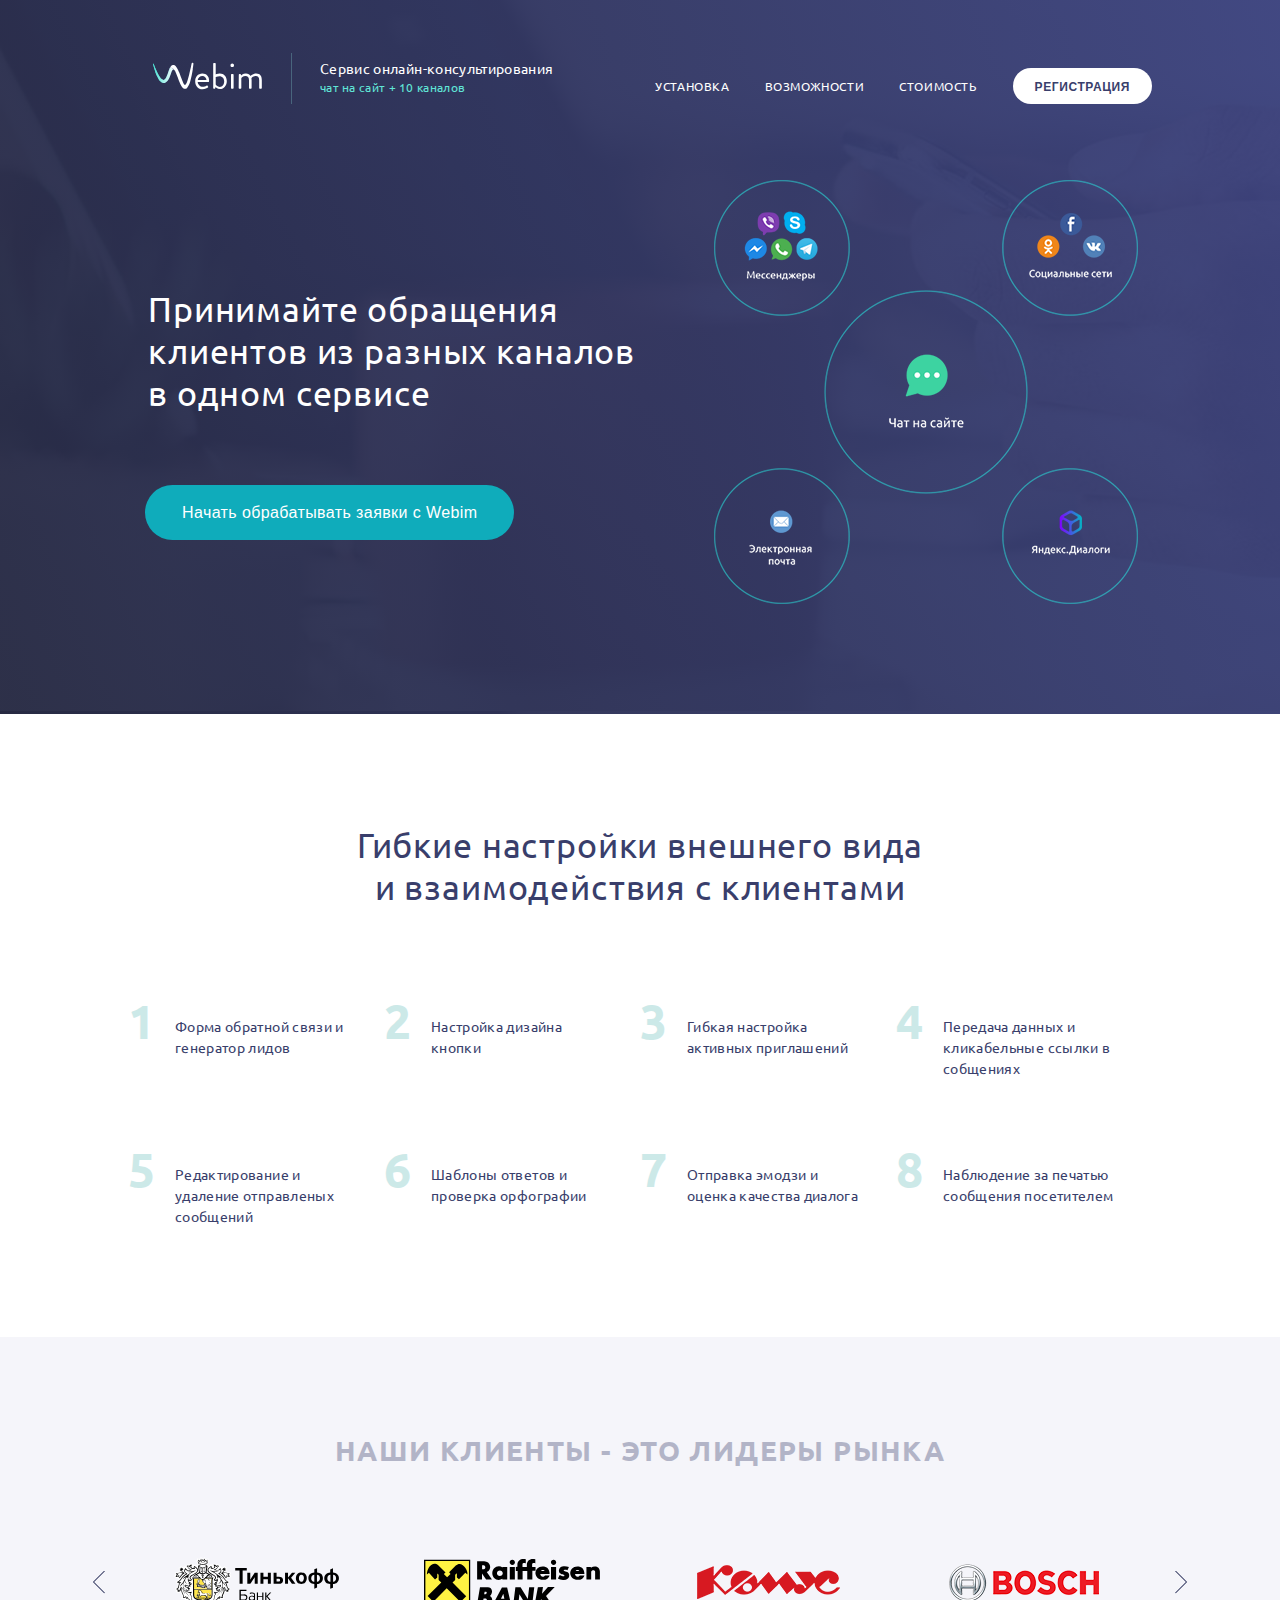
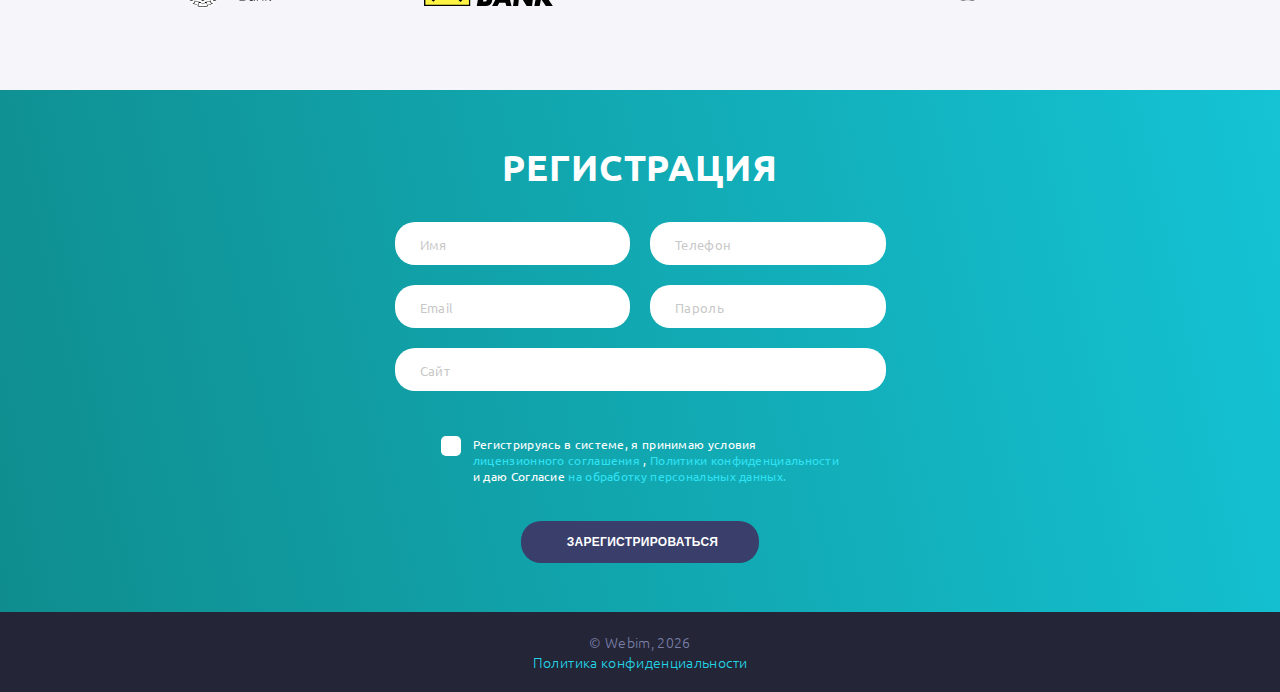
==== commit 3feb260c: "made settings block" ====
--- a/index.html
+++ b/index.html
@@ -58,6 +58,63 @@
     </div>
   </div>
   <main class="main">
+    <div class="settings main__settings">
+      <div class="settings__inner inner">
+        <div class="settings__title">
+          Гибкие настройки внешнего вида и взаимодействия с клиентами
+        </div>
+        <div class="settings__items">
+          <div class="settings__item">
+            <div class="settings__item-order">1</div>
+            <div class="settings__item-text">
+              Форма обратной связи и генератор лидов
+            </div>
+          </div>
+          <div class="settings__item">
+            <div class="settings__item-order">2</div>
+            <div class="settings__item-text">
+              Настройка дизайна кнопки
+            </div>
+          </div>
+          <div class="settings__item">
+            <div class="settings__item-order">3</div>
+            <div class="settings__item-text">
+              Гибкая настройка активных приглашений
+            </div>
+          </div>
+          <div class="settings__item">
+            <div class="settings__item-order">4</div>
+            <div class="settings__item-text">
+              Передача данных и кликабельные ссылки в собщениях
+            </div>
+          </div>
+          <div class="settings__item">
+            <div class="settings__item-order">5</div>
+            <div class="settings__item-text">
+              Редактирование и удаление отправленых сообщений
+            </div>
+          </div>
+          <div class="settings__item">
+            <div class="settings__item-order">6</div>
+            <div class="settings__item-text">
+              Шаблоны ответов и проверка орфографии
+            </div>
+          </div>
+          <div class="settings__item">
+            <div class="settings__item-order">7</div>
+            <div class="settings__item-text">
+              Отправка эмодзи и оценка качества диалога
+            </div>
+          </div>
+          <div class="settings__item">
+            <div class="settings__item-order">8</div>
+            <div class="settings__item-text">
+              Наблюдение за печатью сообщения посетителем
+            </div>
+          </div>
+        </div>
+      </div>
+    </div>
     <div class="clients main__clients">
       <div class="clients__inner inner">
         <div class="clients__title">
--- a/css/screen.css
+++ b/css/screen.css
@@ -132,14 +132,52 @@
   padding: 76px 0 0 74px;
 }
 
-.in_pic {
-  width: 100%;
-  background: url("../images/img_01_x2.png") no-repeat;
-  background-size: contain;
-}
-
 .main {
   flex: 1 0 auto;
+}
+
+.settings__inner {
+  padding: 110px 20px 45px;
+}
+
+.settings__title {
+  font-size: 34px;
+  line-height: 42px;
+  letter-spacing: 0.85px;
+  margin: 0 auto 88px;
+  max-width: 575px;
+  text-align: center;
+}
+
+.settings__items {
+  display: flex;
+  flex-wrap: wrap;
+}
+
+.settings__item {
+  display: flex;
+  padding-right: 32px;
+  margin-bottom: 65px;
+  flex: 0 0 25%;
+}
+
+.settings__item:nth-child(4n) {
+  padding-right: 17px;
+}
+
+.settings__item-order {
+  opacity: 0.2;
+  color: #069590;
+  font-size: 48px;
+  font-weight: 700;
+  line-height: 1;
+}
+
+.settings__item-text {
+  letter-spacing: 0.35px;
+  padding-top: 20px;
+  padding-left: 20px;
+  line-height: 1.5;
 }
 
 .clients {
@@ -382,6 +420,18 @@
   .header__description {
     max-width: 205px;
   }
+
+  .settings__item {
+    flex: 0 0 33.333%;
+  }
+
+  .settings__item:nth-child(4n) {
+    padding-right: 32px;
+  }
+
+  .settings__item:nth-child(3n) {
+    padding-right: 17px;
+  }
 }
 
 @media (max-width: 923px) {
@@ -446,6 +496,26 @@
     margin-bottom: 44px;
     font-size: 18px;
     letter-spacing: 0.9px;
+  }
+
+  .settings__items {
+    justify-content: space-between;
+  }
+
+  .settings__item {
+    flex: 0 0 calc(50% - 16px);
+  }
+
+  .settings__item:nth-child(3n) {
+    padding-right: 0;
+  }
+
+  .settings__item:nth-child(4n) {
+    padding-right: 0;
+  }
+
+  .settings__item:nth-child(5n) {
+    padding-right: 0;
   }
 }
 
@@ -526,4 +596,21 @@
     display: block;
     width: 100%;
   }
+
+  .settings__inner {
+    padding: 35px 20px 40px;
+  }
+
+  .settings__items {
+    display: block;
+  }
+
+  .settings__item {
+    margin-bottom: 20px;
+  }
+
+  .settings__title {
+    font-size: 24px;
+    margin-bottom: 53px;
+  }
 }